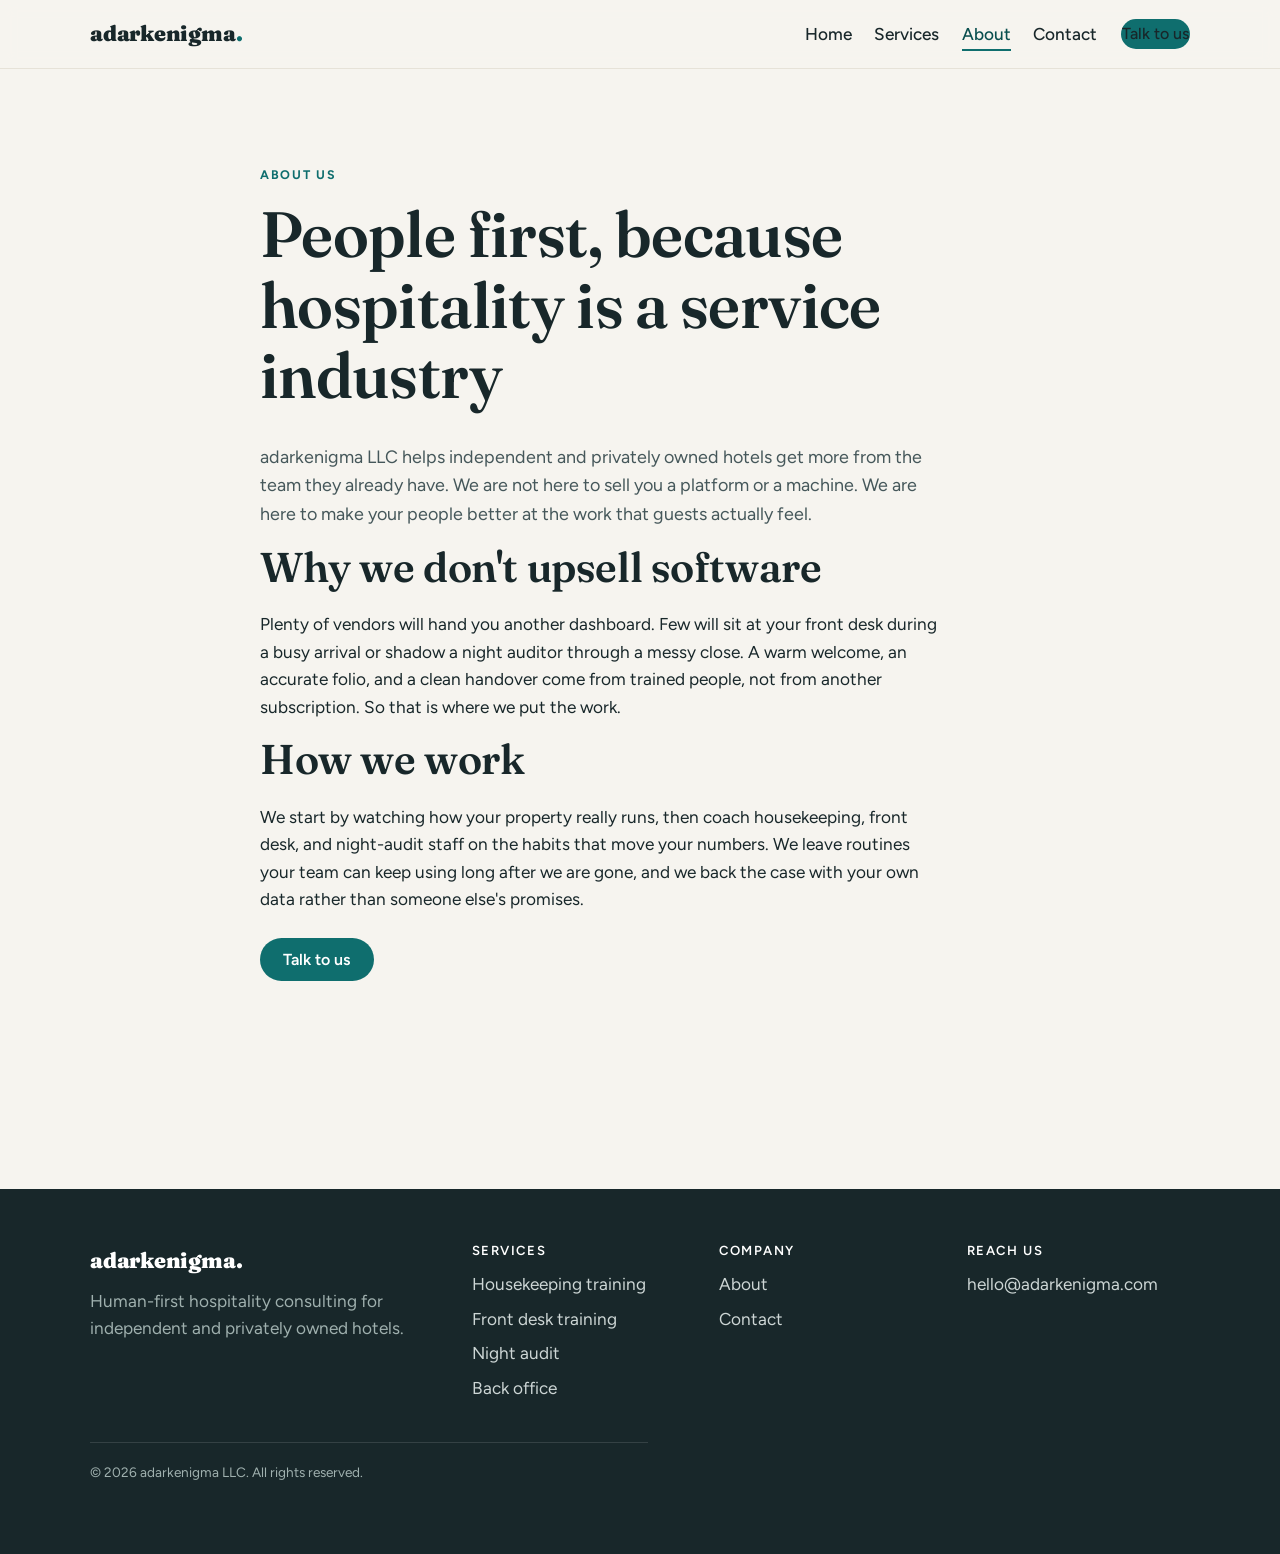
==== about.html @ 53e0207c "Add files via upload" ====
<!DOCTYPE html>
<html lang="en">
<head>
  <meta charset="UTF-8">
  <meta name="viewport" content="width=device-width, initial-scale=1.0">
  <title>About — adarkenigma LLC</title>
  <meta name="description" content="Why adarkenigma puts people first. Hospitality is a service industry, and trained staff are the investment that pays back.">
  <link rel="preconnect" href="https://fonts.googleapis.com">
  <link rel="preconnect" href="https://fonts.gstatic.com" crossorigin>
  <link href="https://fonts.googleapis.com/css2?family=Fraunces:opsz,wght@9..144,400;9..144,600;9..144,900&family=Figtree:wght@400;500;600;700&display=swap" rel="stylesheet">
  <link rel="stylesheet" href="styles.css">
</head>
<body>
  <a class="skip-link" href="#main">Skip to content</a>

  <header class="site-header">
    <div class="container header__inner">
      <a class="brand" href="index.html">adarkenigma<span class="brand__mark" aria-hidden="true">.</span></a>
      <button class="nav-toggle" aria-expanded="false" aria-controls="site-nav">
        <span class="visually-hidden">Menu</span>
        <svg class="icon-open" viewBox="0 0 24 24" fill="none" stroke="currentColor" stroke-width="2" aria-hidden="true"><line x1="3" y1="6" x2="21" y2="6"/><line x1="3" y1="12" x2="21" y2="12"/><line x1="3" y1="18" x2="21" y2="18"/></svg>
        <svg class="icon-close" viewBox="0 0 24 24" fill="none" stroke="currentColor" stroke-width="2" aria-hidden="true"><line x1="5" y1="5" x2="19" y2="19"/><line x1="19" y1="5" x2="5" y2="19"/></svg>
      </button>
      <nav id="site-nav" class="site-nav" aria-label="Primary">
        <ul>
          <li><a href="index.html">Home</a></li>
          <li><a href="services.html">Services</a></li>
          <li><a href="about.html" aria-current="page">About</a></li>
          <li><a href="contact.html">Contact</a></li>
        </ul>
        <a class="btn btn--solid nav__cta" href="contact.html">Talk to us</a>
      </nav>
    </div>
  </header>

  <main id="main">
    <section class="section" aria-labelledby="about-h">
      <div class="container" style="max-width:760px;">
        <p class="eyebrow">About us</p>
        <h1 id="about-h">People first, because hospitality is a service industry</h1>
        <p class="lead">adarkenigma LLC helps independent and privately owned hotels get more from the team they already have. We are not here to sell you a platform or a machine. We are here to make your people better at the work that guests actually feel.</p>

        <h2>Why we don't upsell software</h2>
        <p>Plenty of vendors will hand you another dashboard. Few will sit at your front desk during a busy arrival or shadow a night auditor through a messy close. A warm welcome, an accurate folio, and a clean handover come from trained people, not from another subscription. So that is where we put the work.</p>

        <h2>How we work</h2>
        <p>We start by watching how your property really runs, then coach housekeeping, front desk, and night-audit staff on the habits that move your numbers. We leave routines your team can keep using long after we are gone, and we back the case with your own data rather than someone else's promises.</p>

        <p style="margin-top:1.5rem;"><a class="btn btn--solid" href="contact.html">Talk to us</a></p>
      </div>
    </section>
  </main>

  <footer class="site-footer">
    <div class="container">
      <div class="footer__grid">
        <div class="footer__brand">
          <a class="brand" href="index.html">adarkenigma<span aria-hidden="true">.</span></a>
          <p style="margin-top:.6rem;color:#9fb0ae;max-width:32ch;">Human-first hospitality consulting for independent and privately owned hotels.</p>
        </div>
        <nav aria-label="Services">
          <h2>Services</h2>
          <ul>
            <li><a href="services.html">Housekeeping training</a></li>
            <li><a href="services.html">Front desk training</a></li>
            <li><a href="services.html">Night audit</a></li>
            <li><a href="services.html">Back office</a></li>
          </ul>
        </nav>
        <nav aria-label="Company">
          <h2>Company</h2>
          <ul>
            <li><a href="about.html">About</a></li>
            <li><a href="contact.html">Contact</a></li>
          </ul>
        </nav>
        <div>
          <h2>Reach us</h2>
          <ul>
            <li><a href="mailto:hello@adarkenigma.com">hello@adarkenigma.com</a></li>
          </ul>
        </div>
      </div>
      <p class="footer__bottom">© 2026 adarkenigma LLC. All rights reserved.</p>
    </div>
  </footer>

  <script src="script.js"></script>
</body>
</html>
---- styles.css ----
/* ============================================================
   adarkenigma LLC — site styles
   Palette: warm paper + pine teal + muted brass (hospitality, calm)
   Type: Fraunces (display) + Figtree (body)
   ============================================================ */

:root {
  --paper:      #f6f4ef;   /* warm off-white background        */
  --paper-2:    #efece4;   /* slightly deeper panel             */
  --ink:        #18272a;   /* near-black text                   */
  --ink-soft:   #45575a;   /* secondary text                    */
  --teal:       #0f6e6e;   /* primary accent                    */
  --teal-deep:  #0a4f4f;   /* dark sections / hovers            */
  --brass:      #b07a3c;   /* warm secondary accent, sparse     */
  --line:       #d8d3c8;   /* hairlines on paper                */
  --line-soft:  #e6e2d8;
  --white:      #ffffff;

  --maxw: 1100px;
  --gap: clamp(1rem, 2.5vw, 2rem);
  --radius: 14px;
  --radius-sm: 9px;
  --shadow: 0 1px 2px rgba(24,39,42,.05), 0 10px 30px -18px rgba(24,39,42,.35);

  --display: "Fraunces", Georgia, "Times New Roman", serif;
  --body: "Figtree", system-ui, -apple-system, "Segoe UI", Roboto, sans-serif;
}

/* ---------- reset-ish ---------- */
*, *::before, *::after { box-sizing: border-box; }
html { -webkit-text-size-adjust: 100%; scroll-behavior: smooth; }
body {
  margin: 0;
  font-family: var(--body);
  color: var(--ink);
  background: var(--paper);
  line-height: 1.6;
  font-size: clamp(1rem, 0.96rem + 0.2vw, 1.075rem);
}
img, svg { max-width: 100%; display: block; }
a { color: var(--teal-deep); text-underline-offset: 3px; }
h1, h2, h3 { font-family: var(--display); font-weight: 600; line-height: 1.1; color: var(--ink); margin: 0 0 .5em; }
h1 { font-size: clamp(2.3rem, 1.6rem + 3.4vw, 4rem); letter-spacing: -0.01em; }
h2 { font-size: clamp(1.7rem, 1.3rem + 1.8vw, 2.6rem); letter-spacing: -0.01em; }
h3 { font-size: clamp(1.2rem, 1.05rem + 0.6vw, 1.45rem); }
p  { margin: 0 0 1rem; max-width: 62ch; }

/* ---------- helpers ---------- */
.container { width: min(100% - 2.5rem, var(--maxw)); margin-inline: auto; }
.visually-hidden {
  position: absolute !important; width: 1px; height: 1px; padding: 0; margin: -1px;
  overflow: hidden; clip: rect(0 0 0 0); white-space: nowrap; border: 0;
}
.eyebrow {
  font-family: var(--body); font-weight: 700; font-size: .78rem;
  letter-spacing: .14em; text-transform: uppercase; color: var(--teal);
  margin: 0 0 .9rem;
}
.section { padding-block: clamp(3rem, 2rem + 5vw, 6rem); }
.lead { font-size: 1.12rem; color: var(--ink-soft); }

/* ---------- skip link ---------- */
.skip-link {
  position: absolute; left: .75rem; top: -3rem; z-index: 100;
  background: var(--ink); color: #fff; padding: .6rem .9rem; border-radius: 8px;
  text-decoration: none; transition: top .15s ease;
}
.skip-link:focus { top: .75rem; }

/* ---------- focus visibility (accessibility) ---------- */
:focus-visible { outline: 3px solid var(--teal); outline-offset: 2px; border-radius: 4px; }

/* ---------- buttons ---------- */
.btn {
  display: inline-flex; align-items: center; gap: .5rem;
  font-family: var(--body); font-weight: 600; font-size: 1rem;
  padding: .8rem 1.4rem; border-radius: 999px; text-decoration: none;
  border: 1.5px solid transparent; cursor: pointer; line-height: 1;
  transition: background-color .18s ease, color .18s ease, border-color .18s ease, transform .18s ease;
}
.btn--solid { background: var(--teal); color: #fff; }
.btn--solid:hover { background: var(--teal-deep); }
.btn--ghost { background: transparent; color: var(--teal-deep); border-color: var(--teal); }
.btn--ghost:hover { background: rgba(15,110,110,.08); }
.btn--light { background: #fff; color: var(--teal-deep); }
.btn--light:hover { background: var(--paper-2); }

/* ---------- header / nav ---------- */
.site-header {
  position: sticky; top: 0; z-index: 50;
  background: color-mix(in srgb, var(--paper) 88%, transparent);
  backdrop-filter: saturate(140%) blur(8px);
  border-bottom: 1px solid var(--line-soft);
}
.header__inner { display: flex; align-items: center; justify-content: space-between; min-height: 68px; gap: 1rem; }
.brand {
  font-family: var(--display); font-weight: 900; font-size: 1.35rem;
  color: var(--ink); text-decoration: none; letter-spacing: -0.01em;
}
.brand__mark { color: var(--teal); }
.site-nav { display: flex; align-items: center; gap: 1.5rem; }
.site-nav ul { display: flex; align-items: center; gap: 1.4rem; list-style: none; margin: 0; padding: 0; }
.site-nav a { color: var(--ink); text-decoration: none; font-weight: 500; padding: .35rem 0; position: relative; }
.site-nav a:hover { color: var(--teal-deep); }
.site-nav a[aria-current="page"] { color: var(--teal-deep); }
.site-nav a[aria-current="page"]::after {
  content: ""; position: absolute; left: 0; right: 0; bottom: -2px; height: 2px; background: var(--teal);
}
.nav__cta { padding: .55rem 1.1rem; }

.nav-toggle {
  display: none; align-items: center; justify-content: center;
  width: 44px; height: 44px; background: transparent; border: 1.5px solid var(--line);
  border-radius: 10px; cursor: pointer; color: var(--ink);
}
.nav-toggle svg { width: 22px; height: 22px; }
.nav-toggle .icon-close { display: none; }
.nav-toggle[aria-expanded="true"] .icon-open { display: none; }
.nav-toggle[aria-expanded="true"] .icon-close { display: block; }

/* ---------- hero ---------- */
.hero { padding-block: clamp(2.5rem, 1.5rem + 5vw, 5.5rem); }
.hero__grid { display: grid; grid-template-columns: 1.15fr .85fr; gap: clamp(1.5rem, 4vw, 3.5rem); align-items: center; }
.hero p.lead { margin-bottom: 1.6rem; }
.hero__actions { display: flex; flex-wrap: wrap; gap: .8rem; align-items: center; }
.hero__art { display: grid; place-items: center; }
.art-card {
  background: var(--teal-deep); border-radius: var(--radius);
  padding: clamp(1.2rem, 3vw, 2.2rem); width: 100%; box-shadow: var(--shadow);
  color: #eaf3f1;
}
.art-card svg { width: 100%; height: auto; }

/* ---------- alternating feature blocks ---------- */
.feature__grid { display: grid; grid-template-columns: 1fr 1fr; gap: clamp(1.5rem, 4vw, 3.5rem); align-items: center; }
.feature--reverse .feature__media { order: 2; }
.feature__media {
  background: var(--paper-2); border: 1px solid var(--line);
  border-radius: var(--radius); padding: clamp(1.4rem, 3vw, 2.4rem);
  display: grid; place-items: center; min-height: 220px;
}
.feature__media svg { width: min(260px, 80%); height: auto; color: var(--teal); }

/* the word-bubble signature element */
.note-bubble {
  position: relative; background: var(--white); border: 1px solid var(--line);
  border-left: 4px solid var(--teal); border-radius: var(--radius-sm);
  padding: 1.1rem 1.25rem; margin: 0 0 1.25rem; box-shadow: var(--shadow);
  font-family: var(--display); font-size: 1.25rem; line-height: 1.35; color: var(--ink);
  max-width: 34ch;
}
.note-bubble::after {
  content: ""; position: absolute; left: 28px; bottom: -10px;
  width: 18px; height: 18px; background: var(--white);
  border-right: 1px solid var(--line); border-bottom: 1px solid var(--line);
  transform: rotate(45deg);
}

/* ---------- stats ---------- */
.stats { display: grid; grid-template-columns: repeat(4, 1fr); gap: 1rem; margin-top: 1.5rem; }
.stat {
  background: var(--white); border: 1px solid var(--line); border-radius: var(--radius-sm);
  padding: 1.25rem 1.1rem;
}
.stat__num { font-family: var(--display); font-weight: 900; font-size: 2.1rem; color: var(--teal-deep); line-height: 1; }
.stat__label { display: block; margin-top: .5rem; color: var(--ink-soft); font-size: .95rem; }

/* ---------- chart ---------- */
.chart-panel {
  background: var(--paper-2); border: 1px solid var(--line); border-radius: var(--radius);
  padding: clamp(1.2rem, 3vw, 2rem); margin-top: 1.5rem;
}
.chart { display: flex; align-items: flex-end; gap: clamp(.6rem, 2vw, 1.4rem); height: 200px; margin-top: 1rem; }
.chart__col { flex: 1; display: flex; flex-direction: column; align-items: center; gap: .5rem; height: 100%; justify-content: flex-end; }
.chart__bar { width: 100%; max-width: 56px; background: var(--teal); border-radius: 6px 6px 0 0; }
.chart__bar--accent { background: var(--brass); }
.chart__tick { font-size: .8rem; color: var(--ink-soft); }
.note-small { font-size: .85rem; color: var(--ink-soft); margin-top: .9rem; }

/* ---------- service bands ---------- */
.service { border-top: 1px solid var(--line); padding-block: clamp(1.6rem, 1rem + 2vw, 2.4rem); }
.service__grid { display: grid; grid-template-columns: 1.3fr 1fr; gap: clamp(1.2rem, 3vw, 2.5rem); align-items: start; }
.service h3 { color: var(--teal-deep); }
.service ul { margin: 0; padding-left: 1.1rem; color: var(--ink-soft); }
.service ul li { margin-bottom: .4rem; }

/* ---------- banded CTA ---------- */
.cta-band { background: var(--teal-deep); color: #eaf3f1; border-radius: var(--radius); padding: clamp(1.6rem, 3vw, 2.6rem); }
.cta-band__inner { display: flex; flex-wrap: wrap; align-items: center; justify-content: space-between; gap: 1.2rem; }
.cta-band h2 { color: #fff; margin: 0; }

/* ---------- contact ---------- */
.contact__grid { display: grid; grid-template-columns: 1.4fr 1fr; gap: clamp(1.5rem, 4vw, 3rem); align-items: start; }
.field { margin-bottom: 1.1rem; }
.field label { display: block; font-weight: 600; margin-bottom: .35rem; }
.field .hint { font-size: .85rem; color: var(--ink-soft); margin: .3rem 0 0; }
.field input, .field textarea {
  width: 100%; font: inherit; color: var(--ink); background: var(--white);
  border: 1.5px solid var(--line); border-radius: var(--radius-sm); padding: .7rem .85rem;
}
.field input:focus, .field textarea:focus { border-color: var(--teal); outline: none; box-shadow: 0 0 0 3px rgba(15,110,110,.18); }
.req { color: var(--brass); }
.reach { background: var(--white); border: 1px solid var(--line); border-radius: var(--radius); padding: 1.4rem; }
.reach dt { font-weight: 700; margin-top: .8rem; }
.reach dd { margin: 0; color: var(--ink-soft); }

/* ---------- footer ---------- */
.site-footer { background: var(--ink); color: #cdd6d5; margin-top: clamp(3rem, 2rem + 5vw, 6rem); }
.site-footer .container { padding-block: clamp(2.2rem, 1.5rem + 3vw, 3.4rem); }
.footer__grid { display: grid; grid-template-columns: 1.6fr 1fr 1fr 1fr; gap: 1.5rem; }
.footer__brand .brand { color: #fff; }
.site-footer h2 { color: #fff; font-family: var(--body); font-size: .82rem; letter-spacing: .12em; text-transform: uppercase; margin-bottom: .8rem; }
.site-footer ul { list-style: none; margin: 0; padding: 0; }
.site-footer li { margin-bottom: .45rem; }
.site-footer a { color: #cdd6d5; text-decoration: none; }
.site-footer a:hover { color: #fff; text-decoration: underline; }
.footer__bottom { border-top: 1px solid rgba(255,255,255,.12); margin-top: 2rem; padding-top: 1.2rem; font-size: .85rem; color: #9fb0ae; }

/* ============================================================
   Responsive — mobile first collapse
   ============================================================ */
@media (max-width: 860px) {
  .nav-toggle { display: inline-flex; }
  .site-nav {
    position: fixed; inset: 68px 0 auto 0; flex-direction: column; align-items: stretch;
    gap: 0; background: var(--paper); border-bottom: 1px solid var(--line);
    padding: .5rem 1.25rem 1.25rem; box-shadow: var(--shadow);
    transform: translateY(-130%); transition: transform .25s ease; visibility: hidden;
  }
  .site-nav.is-open { transform: translateY(0); visibility: visible; }
  .site-nav ul { flex-direction: column; align-items: stretch; gap: 0; }
  .site-nav li { border-bottom: 1px solid var(--line-soft); }
  .site-nav a { display: block; padding: .85rem .25rem; }
  .site-nav a[aria-current="page"]::after { display: none; }
  .nav__cta { margin-top: .9rem; justify-content: center; }

  .hero__grid, .feature__grid, .service__grid, .contact__grid, .footer__grid { grid-template-columns: 1fr; }
  .feature--reverse .feature__media { order: 0; }
  .hero__art { order: -1; }
  .stats { grid-template-columns: repeat(2, 1fr); }
  .footer__grid { grid-template-columns: 1fr 1fr; }
}
@media (max-width: 480px) {
  .stats { grid-template-columns: 1fr; }
  .footer__grid { grid-template-columns: 1fr; }
}

/* ---------- motion preference ---------- */
@media (prefers-reduced-motion: reduce) {
  * { animation: none !important; transition: none !important; scroll-behavior: auto !important; }
}
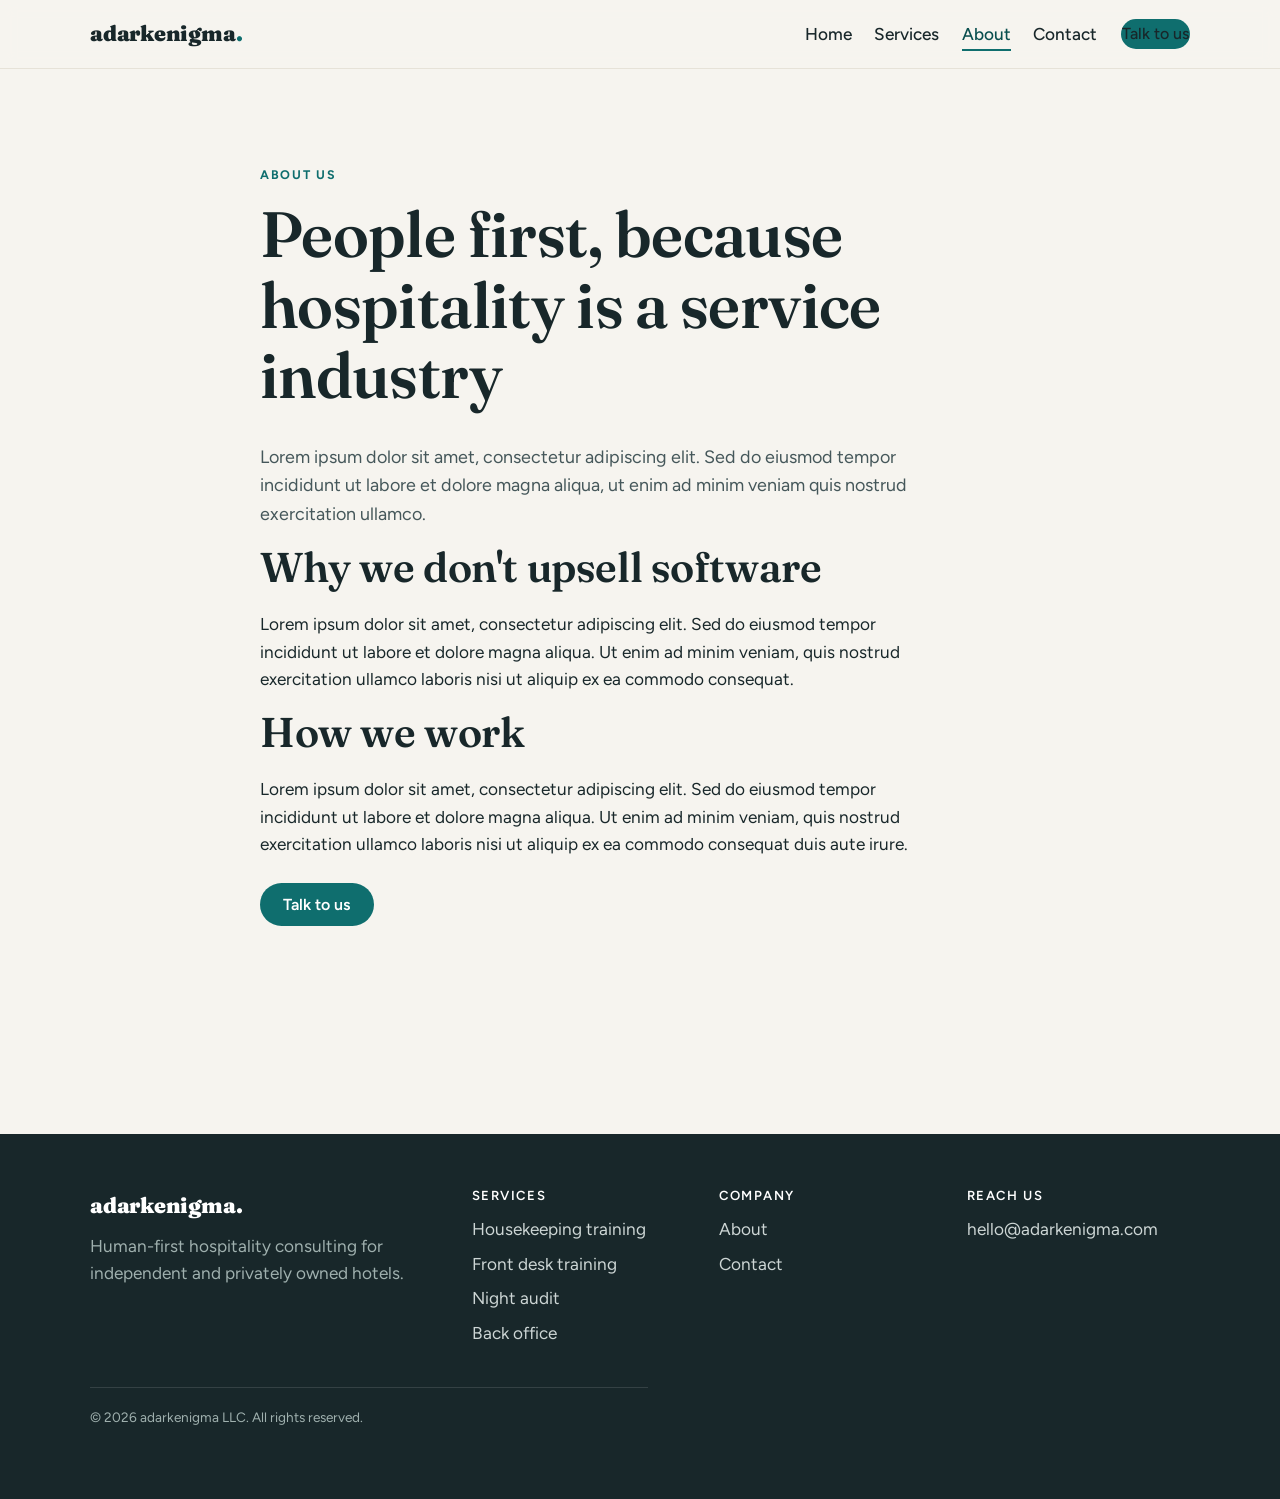
==== commit 17c80860: "Add full site" ====
--- a/about.html
+++ b/about.html
@@ -38,13 +38,13 @@
       <div class="container" style="max-width:760px;">
         <p class="eyebrow">About us</p>
         <h1 id="about-h">People first, because hospitality is a service industry</h1>
-        <p class="lead">adarkenigma LLC helps independent and privately owned hotels get more from the team they already have. We are not here to sell you a platform or a machine. We are here to make your people better at the work that guests actually feel.</p>
+        <p class="lead">Lorem ipsum dolor sit amet, consectetur adipiscing elit. Sed do eiusmod tempor incididunt ut labore et dolore magna aliqua, ut enim ad minim veniam quis nostrud exercitation ullamco.</p>
 
         <h2>Why we don't upsell software</h2>
-        <p>Plenty of vendors will hand you another dashboard. Few will sit at your front desk during a busy arrival or shadow a night auditor through a messy close. A warm welcome, an accurate folio, and a clean handover come from trained people, not from another subscription. So that is where we put the work.</p>
+        <p>Lorem ipsum dolor sit amet, consectetur adipiscing elit. Sed do eiusmod tempor incididunt ut labore et dolore magna aliqua. Ut enim ad minim veniam, quis nostrud exercitation ullamco laboris nisi ut aliquip ex ea commodo consequat.</p>
 
         <h2>How we work</h2>
-        <p>We start by watching how your property really runs, then coach housekeeping, front desk, and night-audit staff on the habits that move your numbers. We leave routines your team can keep using long after we are gone, and we back the case with your own data rather than someone else's promises.</p>
+        <p>Lorem ipsum dolor sit amet, consectetur adipiscing elit. Sed do eiusmod tempor incididunt ut labore et dolore magna aliqua. Ut enim ad minim veniam, quis nostrud exercitation ullamco laboris nisi ut aliquip ex ea commodo consequat duis aute irure.</p>
 
         <p style="margin-top:1.5rem;"><a class="btn btn--solid" href="contact.html">Talk to us</a></p>
       </div>
--- a/styles.css
+++ b/styles.css
@@ -140,6 +140,15 @@
   display: grid; place-items: center; min-height: 220px;
 }
 .feature__media svg { width: min(260px, 80%); height: auto; color: var(--teal); }
+
+/* image placeholder frames (temporary, weeks 3–4) */
+.img-placeholder-text {
+  font-family: var(--body); font-weight: 600; color: var(--ink-soft);
+  text-align: center; margin: 0; font-size: .95rem; line-height: 1.4;
+}
+.art-card--placeholder { display: grid; place-items: center; min-height: 200px; border: 2px dashed rgba(234,243,241,.55); }
+.art-card--placeholder .img-placeholder-text { color: #eaf3f1; }
+.feature__media--placeholder { border-style: dashed; }
 
 /* the word-bubble signature element */
 .note-bubble {
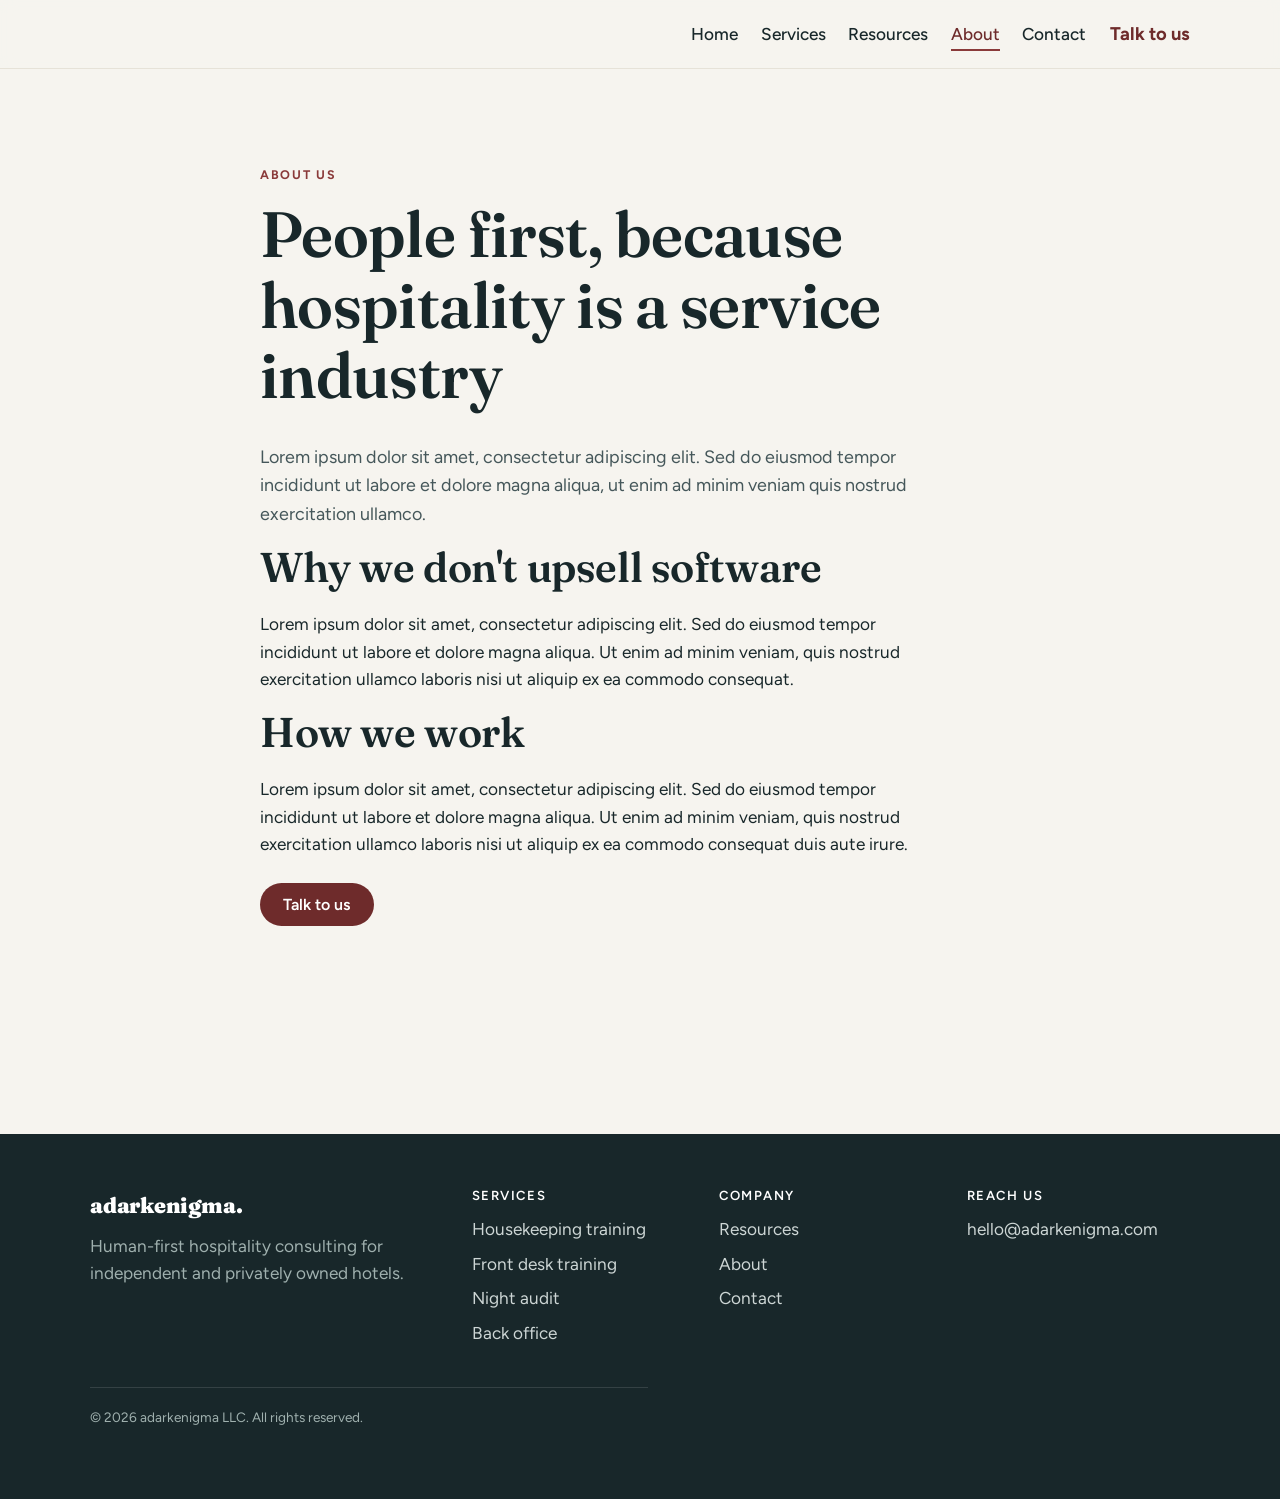
==== commit 4d45d8ea: "M4 checklist" ====
--- a/about.html
+++ b/about.html
@@ -15,7 +15,7 @@
 
   <header class="site-header">
     <div class="container header__inner">
-      <a class="brand" href="index.html">adarkenigma<span class="brand__mark" aria-hidden="true">.</span></a>
+      <a class="brand" href="index.html"><img class="brand__logo" src="adarkenigma-logo.svg" alt="adarkenigma LLC home"></a>
       <button class="nav-toggle" aria-expanded="false" aria-controls="site-nav">
         <span class="visually-hidden">Menu</span>
         <svg class="icon-open" viewBox="0 0 24 24" fill="none" stroke="currentColor" stroke-width="2" aria-hidden="true"><line x1="3" y1="6" x2="21" y2="6"/><line x1="3" y1="12" x2="21" y2="12"/><line x1="3" y1="18" x2="21" y2="18"/></svg>
@@ -25,6 +25,7 @@
         <ul>
           <li><a href="index.html">Home</a></li>
           <li><a href="services.html">Services</a></li>
+          <li><a href="resources.html">Resources</a></li>
           <li><a href="about.html" aria-current="page">About</a></li>
           <li><a href="contact.html">Contact</a></li>
         </ul>
@@ -70,6 +71,7 @@
         <nav aria-label="Company">
           <h2>Company</h2>
           <ul>
+            <li><a href="resources.html">Resources</a></li>
             <li><a href="about.html">About</a></li>
             <li><a href="contact.html">Contact</a></li>
           </ul>
--- a/styles.css
+++ b/styles.css
@@ -9,9 +9,10 @@
   --paper-2:    #efece4;   /* slightly deeper panel             */
   --ink:        #18272a;   /* near-black text                   */
   --ink-soft:   #45575a;   /* secondary text                    */
-  --teal:       #0f6e6e;   /* primary accent                    */
-  --teal-deep:  #0a4f4f;   /* dark sections / hovers            */
+  --teal:       #8a3a3a;   /* primary accent (oxblood)          */
+  --teal-deep:  #6e2b2b;   /* dark sections / hovers (burgundy) */
   --brass:      #b07a3c;   /* warm secondary accent, sparse     */
+  --brass-text: #8a5a20;   /* darker brass for small text (AA)  */
   --line:       #d8d3c8;   /* hairlines on paper                */
   --line-soft:  #e6e2d8;
   --white:      #ffffff;
@@ -78,8 +79,8 @@
   border: 1.5px solid transparent; cursor: pointer; line-height: 1;
   transition: background-color .18s ease, color .18s ease, border-color .18s ease, transform .18s ease;
 }
-.btn--solid { background: var(--teal); color: #fff; }
-.btn--solid:hover { background: var(--teal-deep); }
+.btn--solid { background: var(--teal-deep); color: #fff; }
+.btn--solid:hover { background: #561f1f; }
 .btn--ghost { background: transparent; color: var(--teal-deep); border-color: var(--teal); }
 .btn--ghost:hover { background: rgba(15,110,110,.08); }
 .btn--light { background: #fff; color: var(--teal-deep); }
@@ -88,7 +89,7 @@
 /* ---------- header / nav ---------- */
 .site-header {
   position: sticky; top: 0; z-index: 50;
-  background: color-mix(in srgb, var(--paper) 88%, transparent);
+  background: rgba(246, 244, 239, 0.9);
   backdrop-filter: saturate(140%) blur(8px);
   border-bottom: 1px solid var(--line-soft);
 }
@@ -106,7 +107,21 @@
 .site-nav a[aria-current="page"]::after {
   content: ""; position: absolute; left: 0; right: 0; bottom: -2px; height: 2px; background: var(--teal);
 }
-.nav__cta { padding: .55rem 1.1rem; }
+/* nav "Talk to us": accent text link, no pill, slightly larger so it stands out */
+.site-nav .nav__cta {
+  background: transparent;
+  border: none;
+  border-radius: 0;
+  padding: .35rem 0;
+  color: var(--teal-deep);
+  font-size: 1.15rem;
+  font-weight: 700;
+}
+.site-nav .nav__cta:hover {
+  background: transparent;
+  color: var(--teal-deep);
+  text-decoration: underline;
+}
 
 .nav-toggle {
   display: none; align-items: center; justify-content: center;
@@ -208,7 +223,7 @@
   border: 1.5px solid var(--line); border-radius: var(--radius-sm); padding: .7rem .85rem;
 }
 .field input:focus, .field textarea:focus { border-color: var(--teal); outline: none; box-shadow: 0 0 0 3px rgba(15,110,110,.18); }
-.req { color: var(--brass); }
+.req { color: var(--brass-text); }
 .reach { background: var(--white); border: 1px solid var(--line); border-radius: var(--radius); padding: 1.4rem; }
 .reach dt { font-weight: 700; margin-top: .8rem; }
 .reach dd { margin: 0; color: var(--ink-soft); }
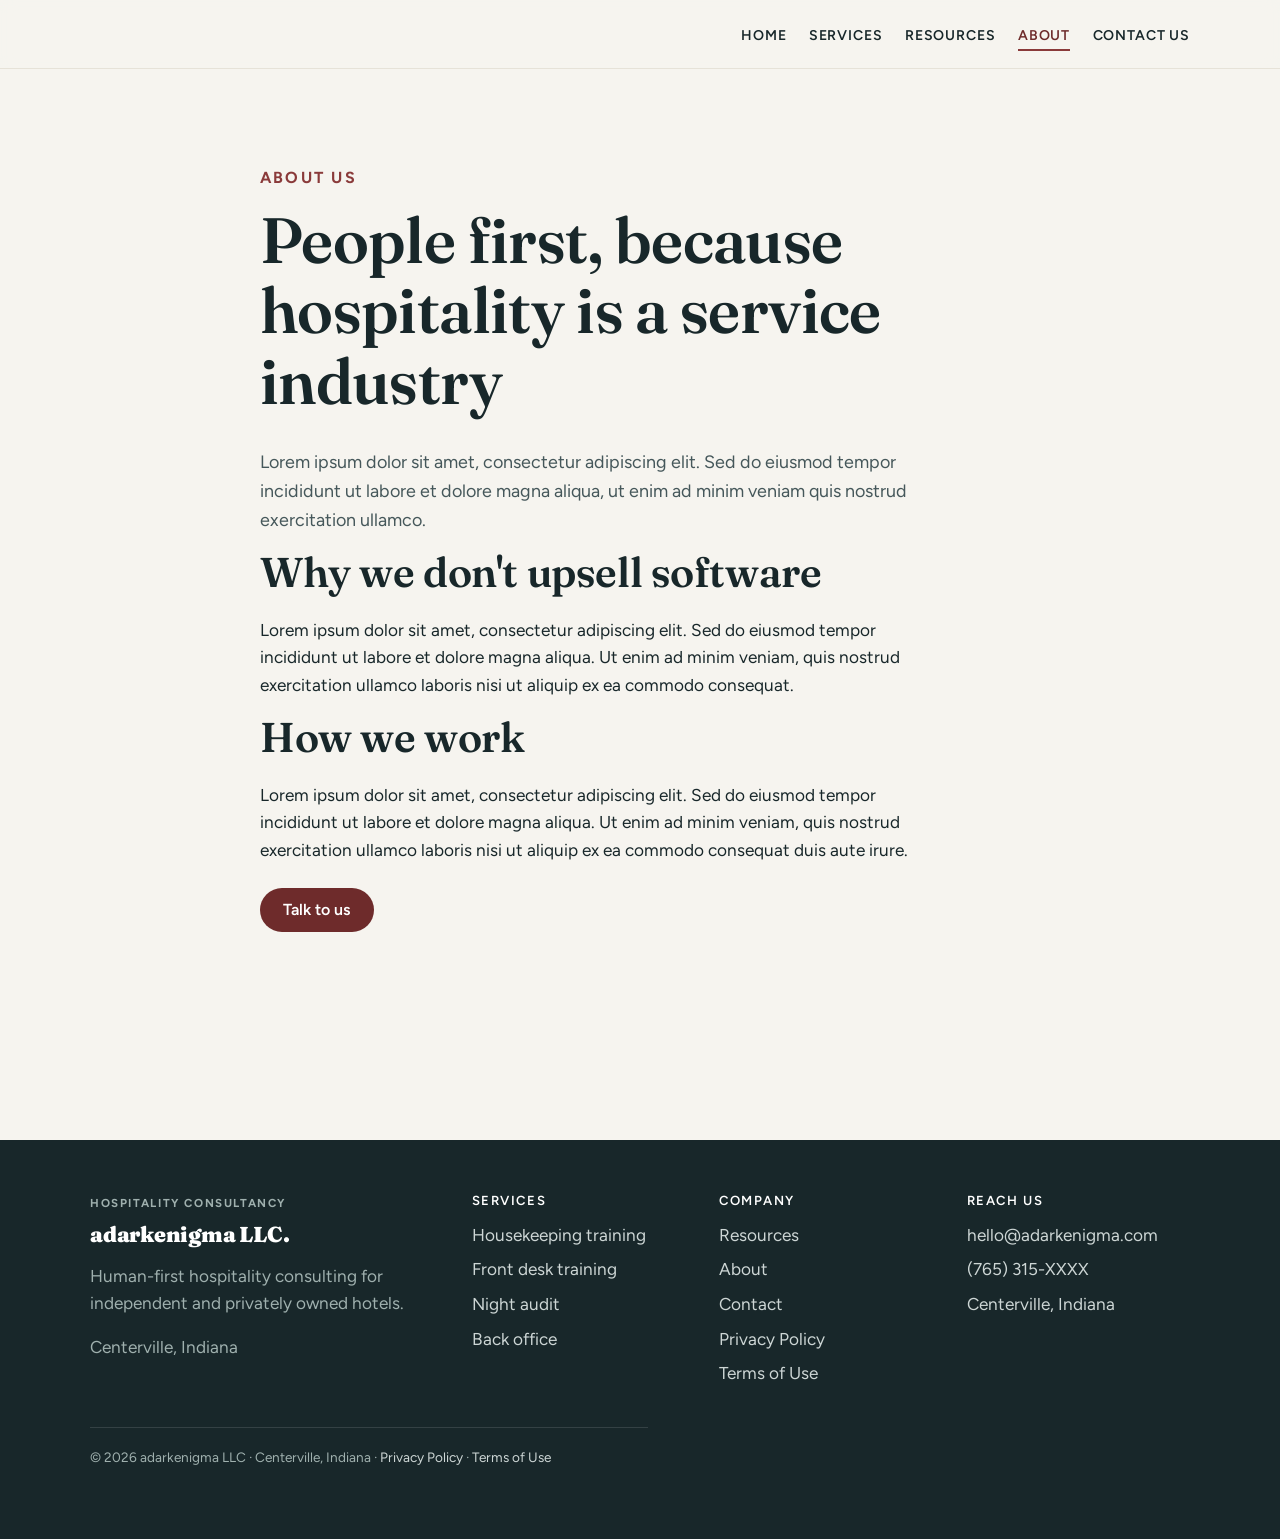
==== commit b9b04ee5: "M5 changes v3" ====
--- a/about.html
+++ b/about.html
@@ -27,9 +27,8 @@
           <li><a href="services.html">Services</a></li>
           <li><a href="resources.html">Resources</a></li>
           <li><a href="about.html" aria-current="page">About</a></li>
-          <li><a href="contact.html">Contact</a></li>
+          <li><a href="contact.html">Contact us</a></li>
         </ul>
-        <a class="btn btn--solid nav__cta" href="contact.html">Talk to us</a>
       </nav>
     </div>
   </header>
@@ -56,8 +55,10 @@
     <div class="container">
       <div class="footer__grid">
         <div class="footer__brand">
-          <a class="brand" href="index.html">adarkenigma<span aria-hidden="true">.</span></a>
+          <p class="footer__kicker">Hospitality consultancy</p>
+          <a class="brand" href="index.html">adarkenigma LLC<span aria-hidden="true">.</span></a>
           <p style="margin-top:.6rem;color:#9fb0ae;max-width:32ch;">Human-first hospitality consulting for independent and privately owned hotels.</p>
+          <p style="margin-top:.4rem;color:#9fb0ae;">Centerville, Indiana</p>
         </div>
         <nav aria-label="Services">
           <h2>Services</h2>
@@ -74,16 +75,20 @@
             <li><a href="resources.html">Resources</a></li>
             <li><a href="about.html">About</a></li>
             <li><a href="contact.html">Contact</a></li>
+            <li><a href="privacy.html">Privacy Policy</a></li>
+            <li><a href="terms.html">Terms of Use</a></li>
           </ul>
         </nav>
         <div>
           <h2>Reach us</h2>
           <ul>
             <li><a href="mailto:hello@adarkenigma.com">hello@adarkenigma.com</a></li>
+            <li>(765) 315-XXXX</li>
+            <li>Centerville, Indiana</li>
           </ul>
         </div>
       </div>
-      <p class="footer__bottom">© 2026 adarkenigma LLC. All rights reserved.</p>
+      <p class="footer__bottom">© 2026 adarkenigma LLC · Centerville, Indiana · <a href="privacy.html">Privacy Policy</a> · <a href="terms.html">Terms of Use</a></p>
     </div>
   </footer>
 
--- a/styles.css
+++ b/styles.css
@@ -53,7 +53,7 @@
   overflow: hidden; clip: rect(0 0 0 0); white-space: nowrap; border: 0;
 }
 .eyebrow {
-  font-family: var(--body); font-weight: 700; font-size: .78rem;
+  font-family: var(--body); font-weight: 700; font-size: 1rem;
   letter-spacing: .14em; text-transform: uppercase; color: var(--teal);
   margin: 0 0 .9rem;
 }
@@ -101,28 +101,12 @@
 .brand__mark { color: var(--teal); }
 .site-nav { display: flex; align-items: center; gap: 1.5rem; }
 .site-nav ul { display: flex; align-items: center; gap: 1.4rem; list-style: none; margin: 0; padding: 0; }
-.site-nav a { color: var(--ink); text-decoration: none; font-weight: 500; padding: .35rem 0; position: relative; }
+.site-nav a { color: var(--ink); text-decoration: none; font-weight: 600; font-size: .88rem; letter-spacing: .06em; text-transform: uppercase; padding: .35rem 0; position: relative; }
 .site-nav a:hover { color: var(--teal-deep); }
 .site-nav a[aria-current="page"] { color: var(--teal-deep); }
 .site-nav a[aria-current="page"]::after {
   content: ""; position: absolute; left: 0; right: 0; bottom: -2px; height: 2px; background: var(--teal);
 }
-/* nav "Talk to us": accent text link, no pill, slightly larger so it stands out */
-.site-nav .nav__cta {
-  background: transparent;
-  border: none;
-  border-radius: 0;
-  padding: .35rem 0;
-  color: var(--teal-deep);
-  font-size: 1.15rem;
-  font-weight: 700;
-}
-.site-nav .nav__cta:hover {
-  background: transparent;
-  color: var(--teal-deep);
-  text-decoration: underline;
-}
-
 .nav-toggle {
   display: none; align-items: center; justify-content: center;
   width: 44px; height: 44px; background: transparent; border: 1.5px solid var(--line);
@@ -201,8 +185,27 @@
 .chart__tick { font-size: .8rem; color: var(--ink-soft); }
 .note-small { font-size: .85rem; color: var(--ink-soft); margin-top: .9rem; }
 
+/* ---------- data table ---------- */
+.table-wrap {
+  overflow-x: auto; margin-top: 1rem;
+  background: var(--white); border: 1px solid var(--line); border-radius: var(--radius-sm);
+}
+.data-table { width: 100%; border-collapse: collapse; font-size: .98rem; }
+.data-table th, .data-table td {
+  text-align: left; vertical-align: top;
+  padding: .8rem 1rem; border-bottom: 1px solid var(--line-soft);
+}
+.data-table thead th {
+  font-family: var(--body); font-weight: 700; font-size: .78rem;
+  letter-spacing: .1em; text-transform: uppercase; color: var(--ink-soft);
+  border-bottom: 2px solid var(--line); background: var(--paper-2);
+}
+.data-table tbody th { font-weight: 600; color: var(--ink); }
+.data-table tbody tr:last-child th, .data-table tbody tr:last-child td { border-bottom: 0; }
+.table-note { display: block; font-weight: 400; font-size: .85rem; color: var(--ink-soft); }
+
 /* ---------- service bands ---------- */
-.service { border-top: 1px solid var(--line); padding-block: clamp(1.6rem, 1rem + 2vw, 2.4rem); }
+.service { scroll-margin-top: 90px; border-top: 1px solid var(--line); padding-block: clamp(1.6rem, 1rem + 2vw, 2.4rem); }
 .service__grid { display: grid; grid-template-columns: 1.3fr 1fr; gap: clamp(1.2rem, 3vw, 2.5rem); align-items: start; }
 .service h3 { color: var(--teal-deep); }
 .service ul { margin: 0; padding-left: 1.1rem; color: var(--ink-soft); }
@@ -225,11 +228,20 @@
 .field input:focus, .field textarea:focus { border-color: var(--teal); outline: none; box-shadow: 0 0 0 3px rgba(15,110,110,.18); }
 .req { color: var(--brass-text); }
 .reach { background: var(--white); border: 1px solid var(--line); border-radius: var(--radius); padding: 1.4rem; }
+.reach__title {
+  font-family: var(--body); font-weight: 700; font-size: .95rem;
+  letter-spacing: .12em; text-transform: uppercase; color: var(--ink);
+  margin: 0 0 .4rem;
+}
 .reach dt { font-weight: 700; margin-top: .8rem; }
 .reach dd { margin: 0; color: var(--ink-soft); }
 
 /* ---------- footer ---------- */
 .site-footer { background: var(--ink); color: #cdd6d5; margin-top: clamp(3rem, 2rem + 5vw, 6rem); }
+.footer__kicker {
+  color: #9fb0ae; font-size: .72rem; font-weight: 700;
+  letter-spacing: .14em; text-transform: uppercase; margin: 0 0 .35rem;
+}
 .site-footer .container { padding-block: clamp(2.2rem, 1.5rem + 3vw, 3.4rem); }
 .footer__grid { display: grid; grid-template-columns: 1.6fr 1fr 1fr 1fr; gap: 1.5rem; }
 .footer__brand .brand { color: #fff; }
@@ -256,7 +268,6 @@
   .site-nav li { border-bottom: 1px solid var(--line-soft); }
   .site-nav a { display: block; padding: .85rem .25rem; }
   .site-nav a[aria-current="page"]::after { display: none; }
-  .nav__cta { margin-top: .9rem; justify-content: center; }
 
   .hero__grid, .feature__grid, .service__grid, .contact__grid, .footer__grid { grid-template-columns: 1fr; }
   .feature--reverse .feature__media { order: 0; }
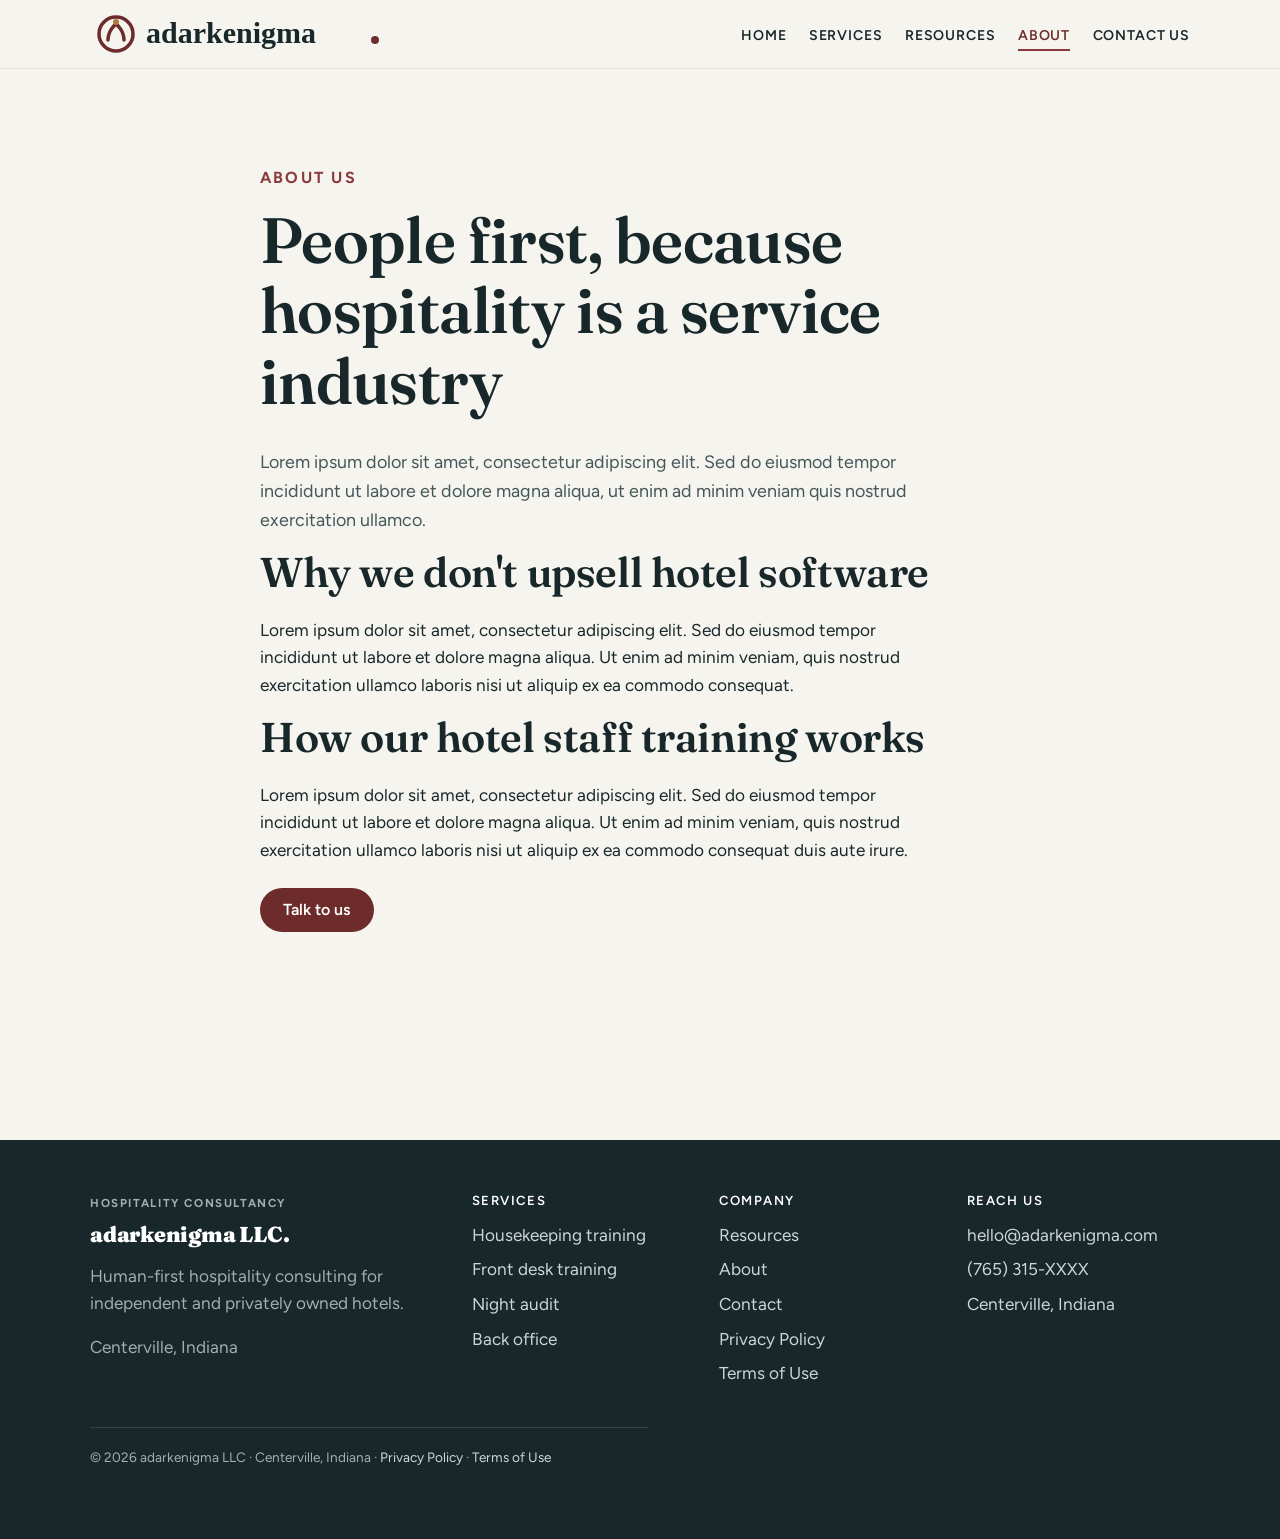
==== commit 6c945926: "Before M8" ====
--- a/about.html
+++ b/about.html
@@ -40,10 +40,10 @@
         <h1 id="about-h">People first, because hospitality is a service industry</h1>
         <p class="lead">Lorem ipsum dolor sit amet, consectetur adipiscing elit. Sed do eiusmod tempor incididunt ut labore et dolore magna aliqua, ut enim ad minim veniam quis nostrud exercitation ullamco.</p>
 
-        <h2>Why we don't upsell software</h2>
+        <h2>Why we don't upsell hotel software</h2>
         <p>Lorem ipsum dolor sit amet, consectetur adipiscing elit. Sed do eiusmod tempor incididunt ut labore et dolore magna aliqua. Ut enim ad minim veniam, quis nostrud exercitation ullamco laboris nisi ut aliquip ex ea commodo consequat.</p>
 
-        <h2>How we work</h2>
+        <h2>How our hotel staff training works</h2>
         <p>Lorem ipsum dolor sit amet, consectetur adipiscing elit. Sed do eiusmod tempor incididunt ut labore et dolore magna aliqua. Ut enim ad minim veniam, quis nostrud exercitation ullamco laboris nisi ut aliquip ex ea commodo consequat duis aute irure.</p>
 
         <p style="margin-top:1.5rem;"><a class="btn btn--solid" href="contact.html">Talk to us</a></p>
--- a/styles.css
+++ b/styles.css
@@ -99,6 +99,7 @@
   color: var(--ink); text-decoration: none; letter-spacing: -0.01em;
 }
 .brand__mark { color: var(--teal); }
+.brand__logo { height: 56px; width: auto; max-width: 100%; }
 .site-nav { display: flex; align-items: center; gap: 1.5rem; }
 .site-nav ul { display: flex; align-items: center; gap: 1.4rem; list-style: none; margin: 0; padding: 0; }
 .site-nav a { color: var(--ink); text-decoration: none; font-weight: 600; font-size: .88rem; letter-spacing: .06em; text-transform: uppercase; padding: .35rem 0; position: relative; }
@@ -129,6 +130,7 @@
   color: #eaf3f1;
 }
 .art-card svg { width: 100%; height: auto; }
+.art-card--image img { width: 100%; height: auto; }
 
 /* ---------- alternating feature blocks ---------- */
 .feature__grid { display: grid; grid-template-columns: 1fr 1fr; gap: clamp(1.5rem, 4vw, 3.5rem); align-items: center; }
@@ -203,6 +205,11 @@
 .data-table tbody th { font-weight: 600; color: var(--ink); }
 .data-table tbody tr:last-child th, .data-table tbody tr:last-child td { border-bottom: 0; }
 .table-note { display: block; font-weight: 400; font-size: .85rem; color: var(--ink-soft); }
+
+/* ---------- link list ---------- */
+.link-list { list-style: none; margin: 1rem 0 0; padding: 0; }
+.link-list li { margin-bottom: .55rem; }
+.link-list a { font-weight: 600; }
 
 /* ---------- service bands ---------- */
 .service { scroll-margin-top: 90px; border-top: 1px solid var(--line); padding-block: clamp(1.6rem, 1rem + 2vw, 2.4rem); }
@@ -227,6 +234,20 @@
 }
 .field input:focus, .field textarea:focus { border-color: var(--teal); outline: none; box-shadow: 0 0 0 3px rgba(15,110,110,.18); }
 .req { color: var(--brass-text); }
+
+/* form validation feedback */
+.field input.is-invalid, .field textarea.is-invalid { border-color: #a12c2c; }
+.field-error {
+  display: block; margin-top: .35rem;
+  font-size: .88rem; font-weight: 600; color: #8c2020;
+}
+.field-error:empty { display: none; }
+.form-success {
+  background: #eef4ec; border: 1.5px solid #4a7a4a; border-left-width: 5px;
+  border-radius: var(--radius-sm); padding: .9rem 1.1rem; margin: 0 0 1.2rem;
+  color: #24451f; font-weight: 600;
+}
+.form-success[hidden] { display: none; }
 .reach { background: var(--white); border: 1px solid var(--line); border-radius: var(--radius); padding: 1.4rem; }
 .reach__title {
   font-family: var(--body); font-weight: 700; font-size: .95rem;
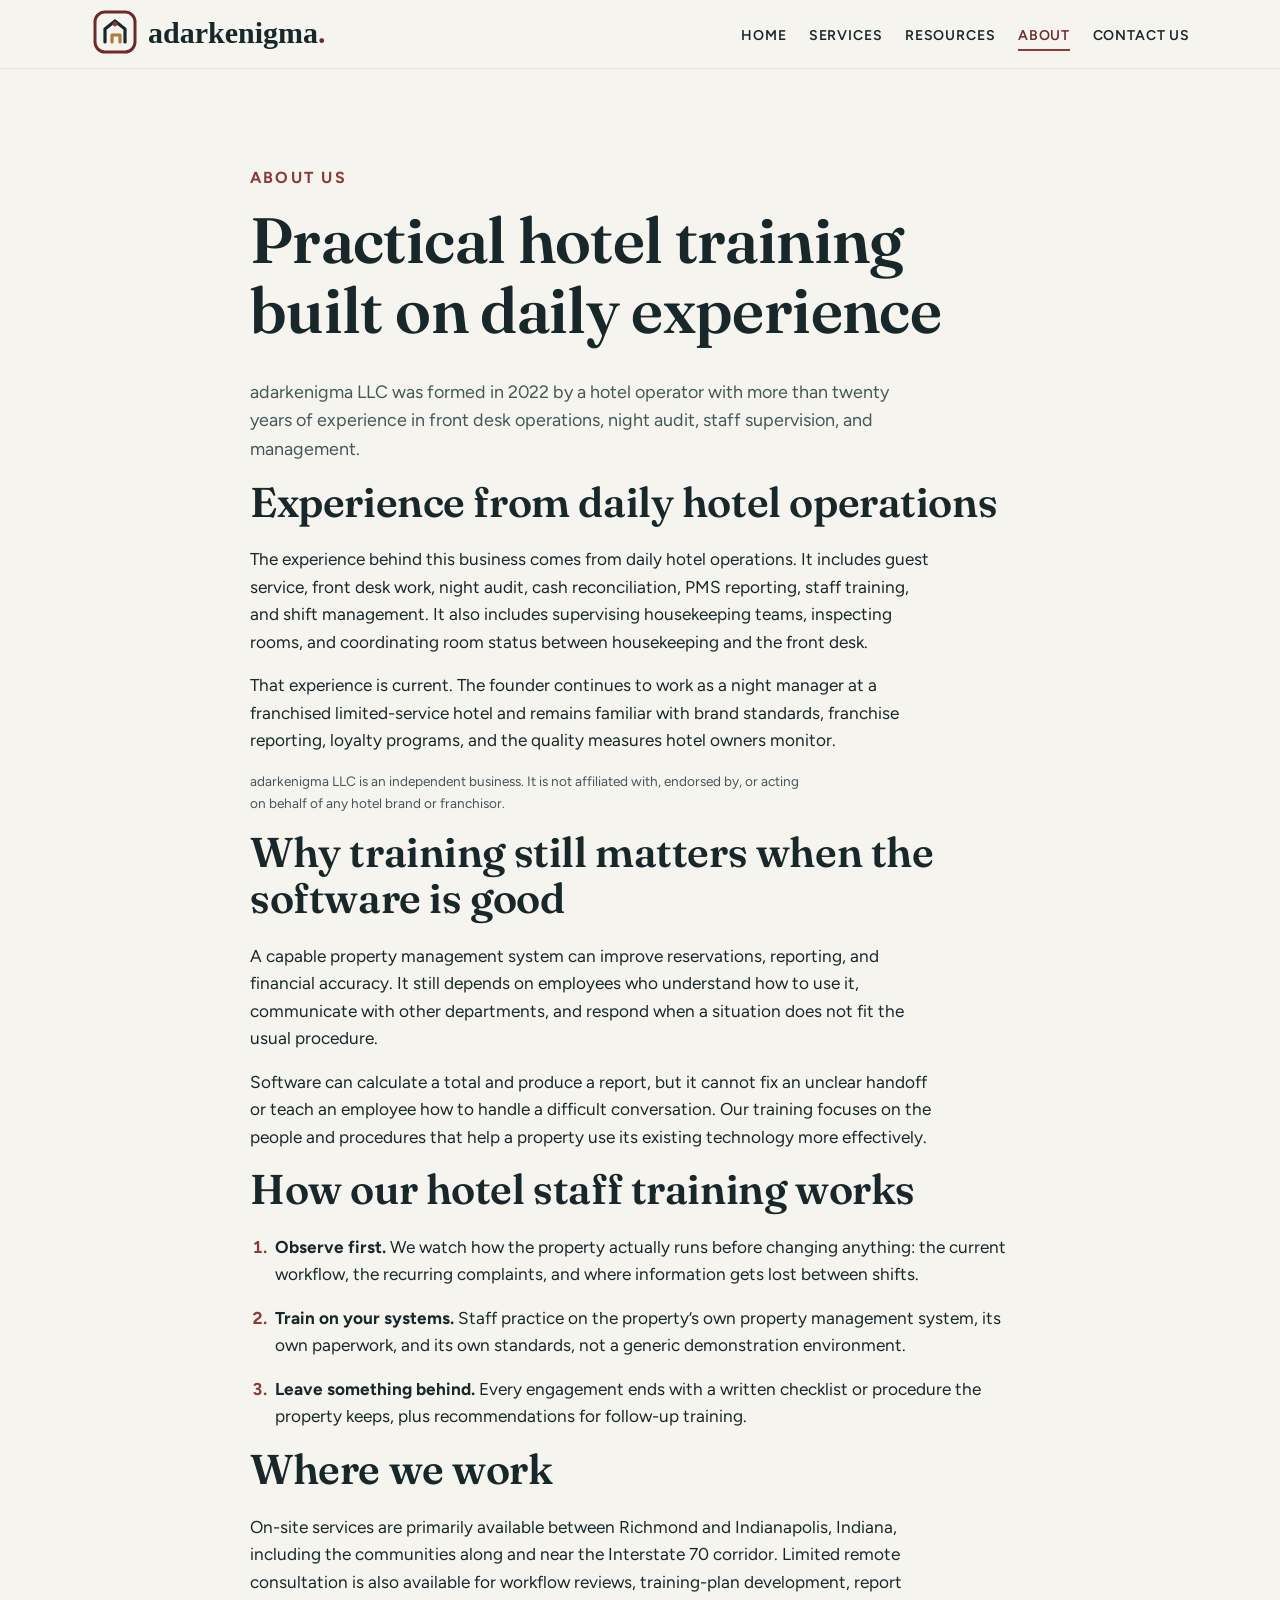
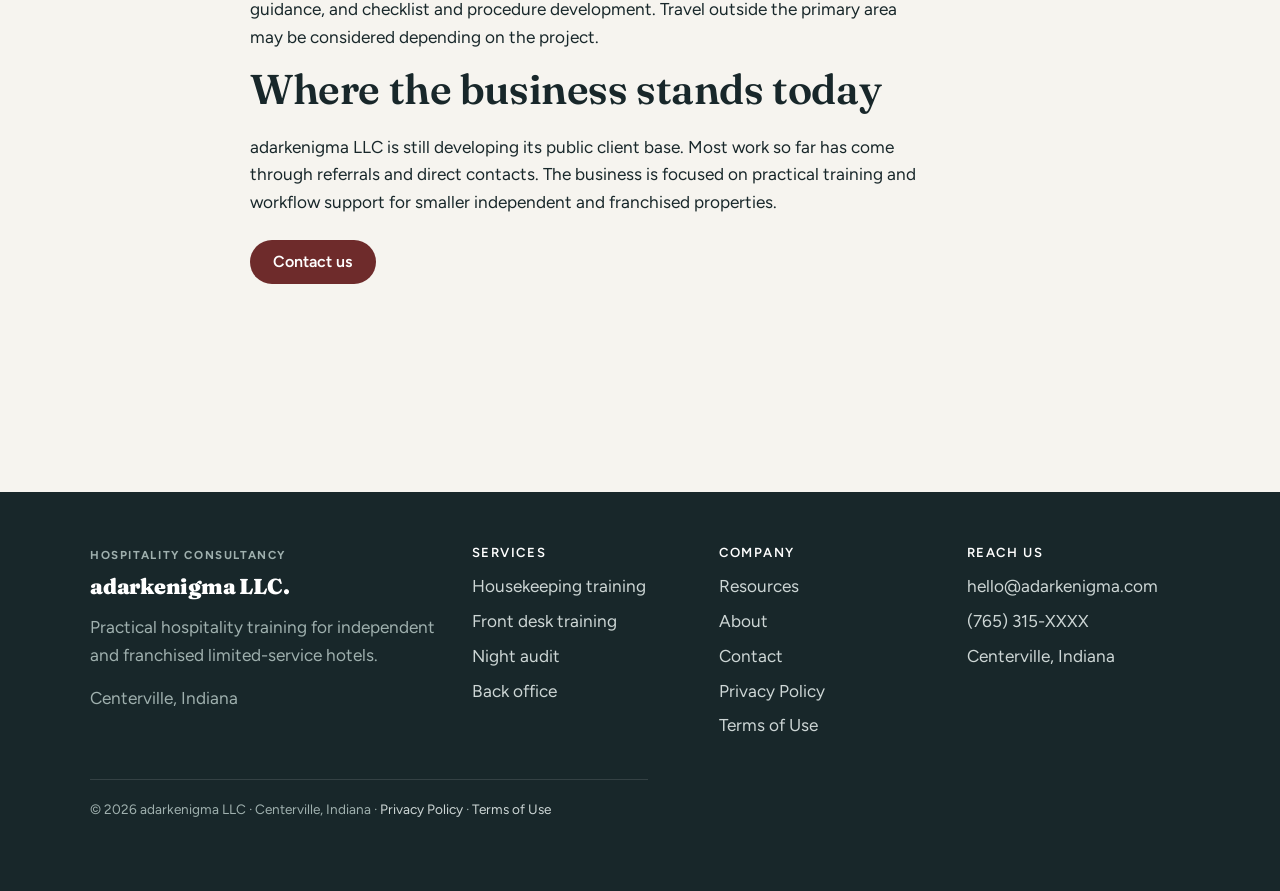
==== commit d7cb5072: "M8 submission" ====
--- a/about.html
+++ b/about.html
@@ -3,8 +3,8 @@
 <head>
   <meta charset="UTF-8">
   <meta name="viewport" content="width=device-width, initial-scale=1.0">
-  <title>About — adarkenigma LLC</title>
-  <meta name="description" content="Why adarkenigma puts people first. Hospitality is a service industry, and trained staff are the investment that pays back.">
+  <title>About | adarkenigma LLC hotel training</title>
+  <meta name="description" content="adarkenigma LLC is an Indiana hospitality training business built on more than twenty years of hotel front desk, night audit, and management experience.">
   <link rel="preconnect" href="https://fonts.googleapis.com">
   <link rel="preconnect" href="https://fonts.gstatic.com" crossorigin>
   <link href="https://fonts.googleapis.com/css2?family=Fraunces:opsz,wght@9..144,400;9..144,600;9..144,900&family=Figtree:wght@400;500;600;700&display=swap" rel="stylesheet">
@@ -35,18 +35,34 @@
 
   <main id="main">
     <section class="section" aria-labelledby="about-h">
-      <div class="container" style="max-width:760px;">
+      <div class="container container--narrow">
         <p class="eyebrow">About us</p>
-        <h1 id="about-h">People first, because hospitality is a service industry</h1>
-        <p class="lead">Lorem ipsum dolor sit amet, consectetur adipiscing elit. Sed do eiusmod tempor incididunt ut labore et dolore magna aliqua, ut enim ad minim veniam quis nostrud exercitation ullamco.</p>
+        <h1 id="about-h">Practical hotel training built on daily experience</h1>
+        <p class="lead">adarkenigma LLC was formed in 2022 by a hotel operator with more than twenty years of experience in front desk operations, night audit, staff supervision, and management.</p>
 
-        <h2>Why we don't upsell hotel software</h2>
-        <p>Lorem ipsum dolor sit amet, consectetur adipiscing elit. Sed do eiusmod tempor incididunt ut labore et dolore magna aliqua. Ut enim ad minim veniam, quis nostrud exercitation ullamco laboris nisi ut aliquip ex ea commodo consequat.</p>
+        <h2>Experience from daily hotel operations</h2>
+        <p>The experience behind this business comes from daily hotel operations. It includes guest service, front desk work, night audit, cash reconciliation, PMS reporting, staff training, and shift management. It also includes supervising housekeeping teams, inspecting rooms, and coordinating room status between housekeeping and the front desk.</p>
+        <p>That experience is current. The founder continues to work as a night manager at a franchised limited-service hotel and remains familiar with brand standards, franchise reporting, loyalty programs, and the quality measures hotel owners monitor.</p>
+        <p class="note-small">adarkenigma LLC is an independent business. It is not affiliated with, endorsed by, or acting on behalf of any hotel brand or franchisor.</p>
+
+        <h2>Why training still matters when the software is good</h2>
+        <p>A capable property management system can improve reservations, reporting, and financial accuracy. It still depends on employees who understand how to use it, communicate with other departments, and respond when a situation does not fit the usual procedure.</p>
+        <p>Software can calculate a total and produce a report, but it cannot fix an unclear handoff or teach an employee how to handle a difficult conversation. Our training focuses on the people and procedures that help a property use its existing technology more effectively.</p>
 
         <h2>How our hotel staff training works</h2>
-        <p>Lorem ipsum dolor sit amet, consectetur adipiscing elit. Sed do eiusmod tempor incididunt ut labore et dolore magna aliqua. Ut enim ad minim veniam, quis nostrud exercitation ullamco laboris nisi ut aliquip ex ea commodo consequat duis aute irure.</p>
+        <ol class="steps">
+          <li><strong>Observe first.</strong> We watch how the property actually runs before changing anything: the current workflow, the recurring complaints, and where information gets lost between shifts.</li>
+          <li><strong>Train on your systems.</strong> Staff practice on the property&rsquo;s own property management system, its own paperwork, and its own standards, not a generic demonstration environment.</li>
+          <li><strong>Leave something behind.</strong> Every engagement ends with a written checklist or procedure the property keeps, plus recommendations for follow-up training.</li>
+        </ol>
 
-        <p style="margin-top:1.5rem;"><a class="btn btn--solid" href="contact.html">Talk to us</a></p>
+        <h2>Where we work</h2>
+        <p>On-site services are primarily available between Richmond and Indianapolis, Indiana, including the communities along and near the Interstate 70 corridor. Limited remote consultation is also available for workflow reviews, training-plan development, report guidance, and checklist and procedure development. Travel outside the primary area may be considered depending on the project.</p>
+
+        <h2>Where the business stands today</h2>
+        <p>adarkenigma LLC is still developing its public client base. Most work so far has come through referrals and direct contacts. The business is focused on practical training and workflow support for smaller independent and franchised properties.</p>
+
+        <p class="action-row"><a class="btn btn--solid" href="contact.html">Contact us</a></p>
       </div>
     </section>
   </main>
@@ -57,16 +73,16 @@
         <div class="footer__brand">
           <p class="footer__kicker">Hospitality consultancy</p>
           <a class="brand" href="index.html">adarkenigma LLC<span aria-hidden="true">.</span></a>
-          <p style="margin-top:.6rem;color:#9fb0ae;max-width:32ch;">Human-first hospitality consulting for independent and privately owned hotels.</p>
-          <p style="margin-top:.4rem;color:#9fb0ae;">Centerville, Indiana</p>
+          <p class="footer__summary">Practical hospitality training for independent and franchised limited-service hotels.</p>
+          <p class="footer__location">Centerville, Indiana</p>
         </div>
         <nav aria-label="Services">
           <h2>Services</h2>
           <ul>
-            <li><a href="services.html">Housekeeping training</a></li>
-            <li><a href="services.html">Front desk training</a></li>
-            <li><a href="services.html">Night audit</a></li>
-            <li><a href="services.html">Back office</a></li>
+            <li><a href="services.html#housekeeping">Housekeeping training</a></li>
+            <li><a href="services.html#front-desk">Front desk training</a></li>
+            <li><a href="services.html#night-audit">Night audit</a></li>
+            <li><a href="services.html#back-office">Back office</a></li>
           </ul>
         </nav>
         <nav aria-label="Company">
@@ -88,7 +104,7 @@
           </ul>
         </div>
       </div>
-      <p class="footer__bottom">© 2026 adarkenigma LLC · Centerville, Indiana · <a href="privacy.html">Privacy Policy</a> · <a href="terms.html">Terms of Use</a></p>
+      <p class="footer__bottom">&copy; 2026 adarkenigma LLC &middot; Centerville, Indiana &middot; <a href="privacy.html">Privacy Policy</a> &middot; <a href="terms.html">Terms of Use</a></p>
     </div>
   </footer>
 
--- a/styles.css
+++ b/styles.css
@@ -1,6 +1,6 @@
 /* ============================================================
-   adarkenigma LLC — site styles
-   Palette: warm paper + pine teal + muted brass (hospitality, calm)
+   adarkenigma LLC - site styles
+   Palette: warm paper + oxblood + muted brass
    Type: Fraunces (display) + Figtree (body)
    ============================================================ */
 
@@ -58,6 +58,11 @@
   margin: 0 0 .9rem;
 }
 .section { padding-block: clamp(3rem, 2rem + 5vw, 6rem); }
+.section--compact-top { padding-top: 0; }
+.container--narrow { max-width: 780px; }
+.heading-space-md { margin-top: 2rem; }
+.heading-space-lg { margin-top: 2.5rem; }
+.action-row { margin-top: 1.5rem; }
 .lead { font-size: 1.12rem; color: var(--ink-soft); }
 
 /* ---------- skip link ---------- */
@@ -130,6 +135,10 @@
   color: #eaf3f1;
 }
 .art-card svg { width: 100%; height: auto; }
+.art-card--image {
+  background: var(--paper-2); border: 1px solid var(--line);
+  display: grid; place-items: center;
+}
 .art-card--image img { width: 100%; height: auto; }
 
 /* ---------- alternating feature blocks ---------- */
@@ -142,15 +151,6 @@
 }
 .feature__media svg { width: min(260px, 80%); height: auto; color: var(--teal); }
 
-/* image placeholder frames (temporary, weeks 3–4) */
-.img-placeholder-text {
-  font-family: var(--body); font-weight: 600; color: var(--ink-soft);
-  text-align: center; margin: 0; font-size: .95rem; line-height: 1.4;
-}
-.art-card--placeholder { display: grid; place-items: center; min-height: 200px; border: 2px dashed rgba(234,243,241,.55); }
-.art-card--placeholder .img-placeholder-text { color: #eaf3f1; }
-.feature__media--placeholder { border-style: dashed; }
-
 /* the word-bubble signature element */
 .note-bubble {
   position: relative; background: var(--white); border: 1px solid var(--line);
@@ -166,26 +166,8 @@
   transform: rotate(45deg);
 }
 
-/* ---------- stats ---------- */
-.stats { display: grid; grid-template-columns: repeat(4, 1fr); gap: 1rem; margin-top: 1.5rem; }
-.stat {
-  background: var(--white); border: 1px solid var(--line); border-radius: var(--radius-sm);
-  padding: 1.25rem 1.1rem;
-}
-.stat__num { font-family: var(--display); font-weight: 900; font-size: 2.1rem; color: var(--teal-deep); line-height: 1; }
-.stat__label { display: block; margin-top: .5rem; color: var(--ink-soft); font-size: .95rem; }
-
-/* ---------- chart ---------- */
-.chart-panel {
-  background: var(--paper-2); border: 1px solid var(--line); border-radius: var(--radius);
-  padding: clamp(1.2rem, 3vw, 2rem); margin-top: 1.5rem;
-}
-.chart { display: flex; align-items: flex-end; gap: clamp(.6rem, 2vw, 1.4rem); height: 200px; margin-top: 1rem; }
-.chart__col { flex: 1; display: flex; flex-direction: column; align-items: center; gap: .5rem; height: 100%; justify-content: flex-end; }
-.chart__bar { width: 100%; max-width: 56px; background: var(--teal); border-radius: 6px 6px 0 0; }
-.chart__bar--accent { background: var(--brass); }
-.chart__tick { font-size: .8rem; color: var(--ink-soft); }
 .note-small { font-size: .85rem; color: var(--ink-soft); margin-top: .9rem; }
+.note-small--flush { margin-top: 0; }
 
 /* ---------- data table ---------- */
 .table-wrap {
@@ -210,6 +192,47 @@
 .link-list { list-style: none; margin: 1rem 0 0; padding: 0; }
 .link-list li { margin-bottom: .55rem; }
 .link-list a { font-weight: 600; }
+
+
+/* ---------- focus cards (replaces the old invented percentages) ---------- */
+.focus-grid { display: grid; grid-template-columns: repeat(4, 1fr); gap: 1rem; margin-top: 1.5rem; }
+.focus {
+  background: var(--white); border: 1px solid var(--line); border-radius: var(--radius-sm);
+  padding: 1.25rem 1.1rem;
+}
+.focus__title { font-family: var(--display); font-size: 1.1rem; color: var(--teal-deep); margin: 0 0 .45rem; line-height: 1.2; }
+.focus__text { color: var(--ink-soft); font-size: .95rem; margin: 0; }
+
+/* ---------- numbered process steps ---------- */
+.steps { margin: 1.2rem 0 0; padding-left: 1.3rem; }
+.steps li { margin-bottom: 1rem; padding-left: .25rem; }
+.steps li::marker { color: var(--teal); font-weight: 700; }
+.steps strong { color: var(--ink); }
+
+/* ---------- glossary ---------- */
+.glossary {
+  margin: 1.4rem 0 0; padding: 0;
+  display: grid; grid-template-columns: minmax(190px, 16rem) 1fr; gap: 0;
+  border-top: 1px solid var(--line);
+}
+.glossary dt {
+  font-weight: 700; color: var(--teal-deep);
+  padding: .85rem 1rem .85rem 0; border-bottom: 1px solid var(--line-soft);
+}
+.glossary dd {
+  margin: 0; color: var(--ink-soft);
+  padding: .85rem 0; border-bottom: 1px solid var(--line-soft);
+}
+
+/* ---------- text + illustration split ---------- */
+.illus-split { display: grid; grid-template-columns: 1.35fr .65fr; gap: clamp(1.5rem, 4vw, 3rem); align-items: center; }
+.illus {
+  background: var(--paper-2); border: 1px solid var(--line);
+  border-radius: var(--radius); padding: clamp(1.2rem, 3vw, 2rem);
+  display: grid; place-items: center;
+}
+.illus img { width: 100%; height: auto; }
+.reach__art { width: 100%; height: auto; margin-top: 1.4rem; }
 
 /* ---------- service bands ---------- */
 .service { scroll-margin-top: 90px; border-top: 1px solid var(--line); padding-block: clamp(1.6rem, 1rem + 2vw, 2.4rem); }
@@ -225,18 +248,22 @@
 
 /* ---------- contact ---------- */
 .contact__grid { display: grid; grid-template-columns: 1.4fr 1fr; gap: clamp(1.5rem, 4vw, 3rem); align-items: start; }
+.contact__grid--spaced { margin-top: 2rem; }
 .field { margin-bottom: 1.1rem; }
 .field label { display: block; font-weight: 600; margin-bottom: .35rem; }
 .field .hint { font-size: .85rem; color: var(--ink-soft); margin: .3rem 0 0; }
-.field input, .field textarea {
+.field input, .field textarea, .field select {
   width: 100%; font: inherit; color: var(--ink); background: var(--white);
   border: 1.5px solid var(--line); border-radius: var(--radius-sm); padding: .7rem .85rem;
 }
-.field input:focus, .field textarea:focus { border-color: var(--teal); outline: none; box-shadow: 0 0 0 3px rgba(15,110,110,.18); }
+.field select { appearance: none; background-image: none; cursor: pointer; }
+.field input:focus, .field textarea:focus, .field select:focus {
+  border-color: var(--teal); outline: none; box-shadow: 0 0 0 3px rgba(110,43,43,.18);
+}
 .req { color: var(--brass-text); }
 
 /* form validation feedback */
-.field input.is-invalid, .field textarea.is-invalid { border-color: #a12c2c; }
+.field input.is-invalid, .field textarea.is-invalid, .field select.is-invalid { border-color: #a12c2c; }
 .field-error {
   display: block; margin-top: .35rem;
   font-size: .88rem; font-weight: 600; color: #8c2020;
@@ -266,6 +293,8 @@
 .site-footer .container { padding-block: clamp(2.2rem, 1.5rem + 3vw, 3.4rem); }
 .footer__grid { display: grid; grid-template-columns: 1.6fr 1fr 1fr 1fr; gap: 1.5rem; }
 .footer__brand .brand { color: #fff; }
+.footer__summary { margin-top: .6rem; color: #9fb0ae; max-width: 32ch; }
+.footer__location { margin-top: .4rem; color: #9fb0ae; }
 .site-footer h2 { color: #fff; font-family: var(--body); font-size: .82rem; letter-spacing: .12em; text-transform: uppercase; margin-bottom: .8rem; }
 .site-footer ul { list-style: none; margin: 0; padding: 0; }
 .site-footer li { margin-bottom: .45rem; }
@@ -274,7 +303,7 @@
 .footer__bottom { border-top: 1px solid rgba(255,255,255,.12); margin-top: 2rem; padding-top: 1.2rem; font-size: .85rem; color: #9fb0ae; }
 
 /* ============================================================
-   Responsive — mobile first collapse
+   Responsive - mobile first collapse
    ============================================================ */
 @media (max-width: 860px) {
   .nav-toggle { display: inline-flex; }
@@ -290,14 +319,18 @@
   .site-nav a { display: block; padding: .85rem .25rem; }
   .site-nav a[aria-current="page"]::after { display: none; }
 
-  .hero__grid, .feature__grid, .service__grid, .contact__grid, .footer__grid { grid-template-columns: 1fr; }
+  .hero__grid, .feature__grid, .service__grid, .contact__grid, .footer__grid,
+  .illus-split { grid-template-columns: 1fr; }
+  .glossary { grid-template-columns: 1fr; }
+  .glossary dt { padding-bottom: .2rem; border-bottom: 0; }
+  .glossary dd { padding-top: 0; }
+  .focus-grid { grid-template-columns: repeat(2, 1fr); }
   .feature--reverse .feature__media { order: 0; }
   .hero__art { order: -1; }
-  .stats { grid-template-columns: repeat(2, 1fr); }
   .footer__grid { grid-template-columns: 1fr 1fr; }
 }
 @media (max-width: 480px) {
-  .stats { grid-template-columns: 1fr; }
+  .focus-grid { grid-template-columns: 1fr; }
   .footer__grid { grid-template-columns: 1fr; }
 }
 
